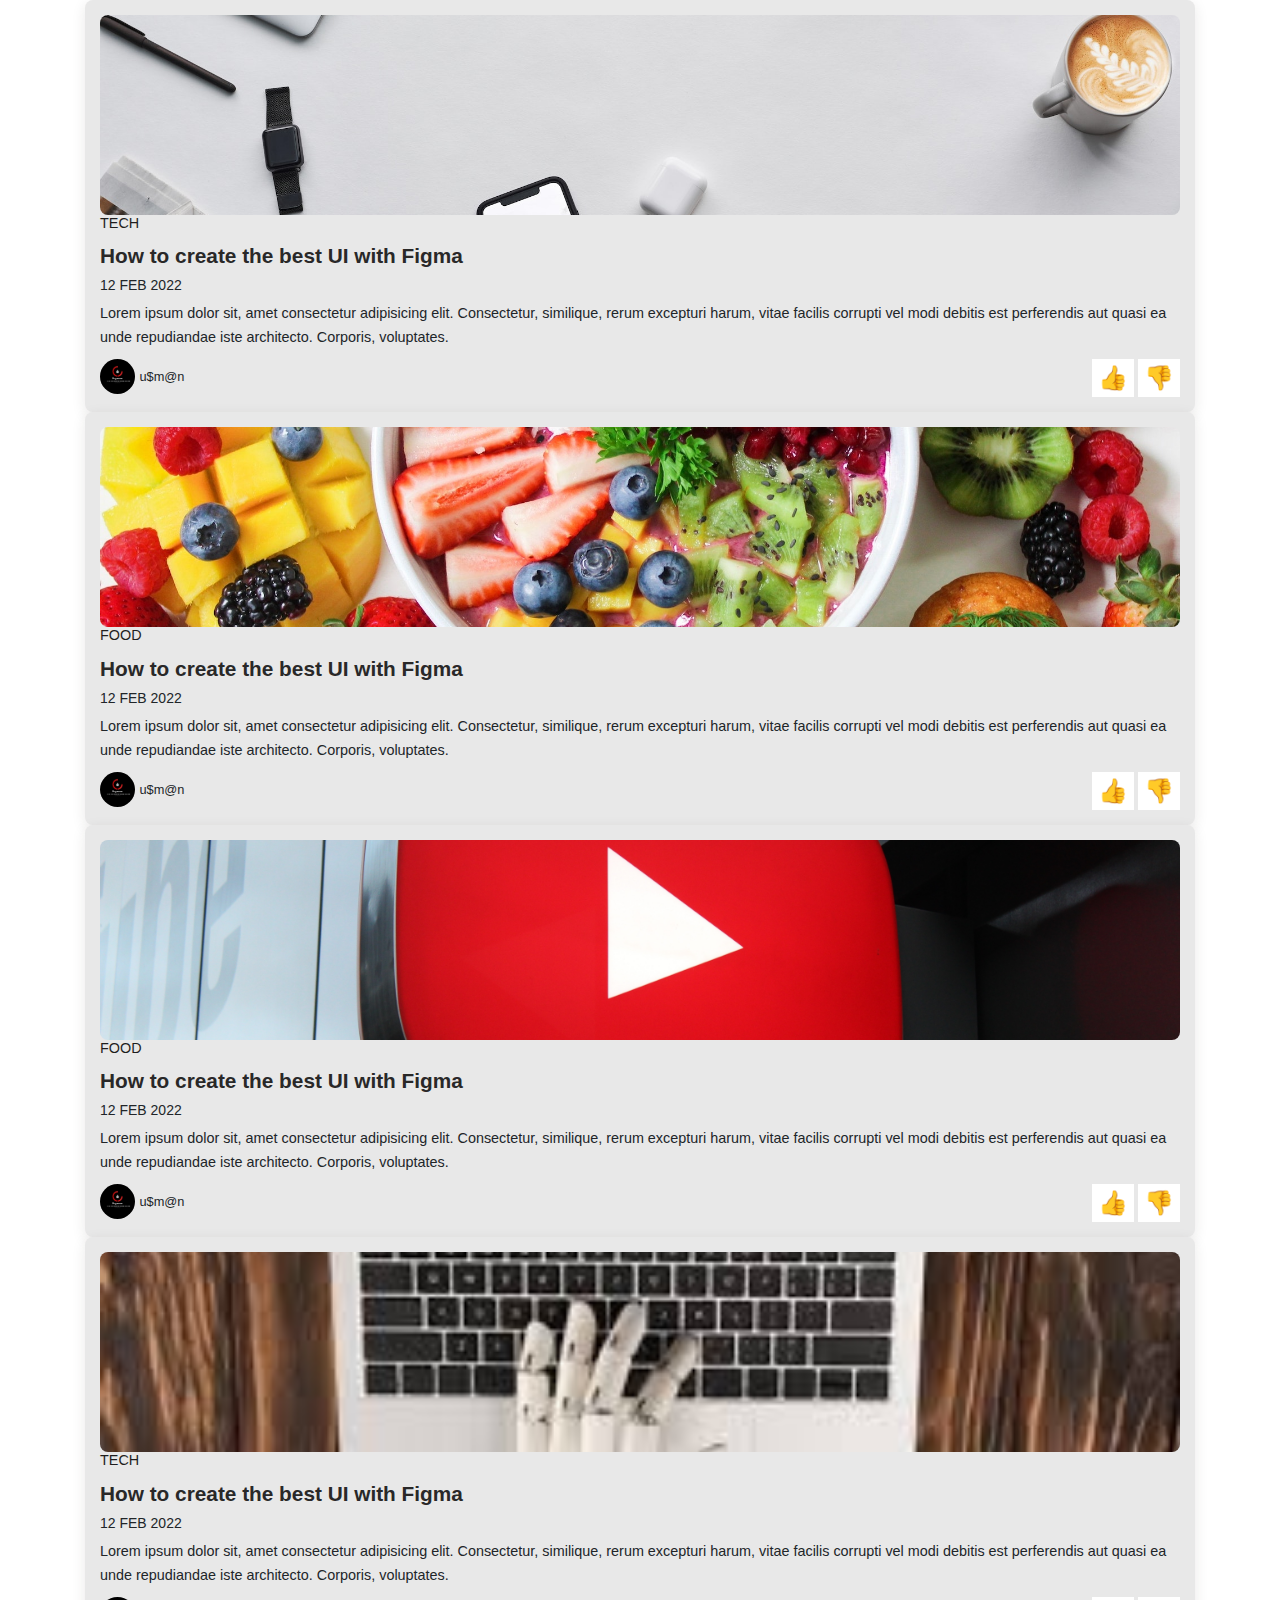
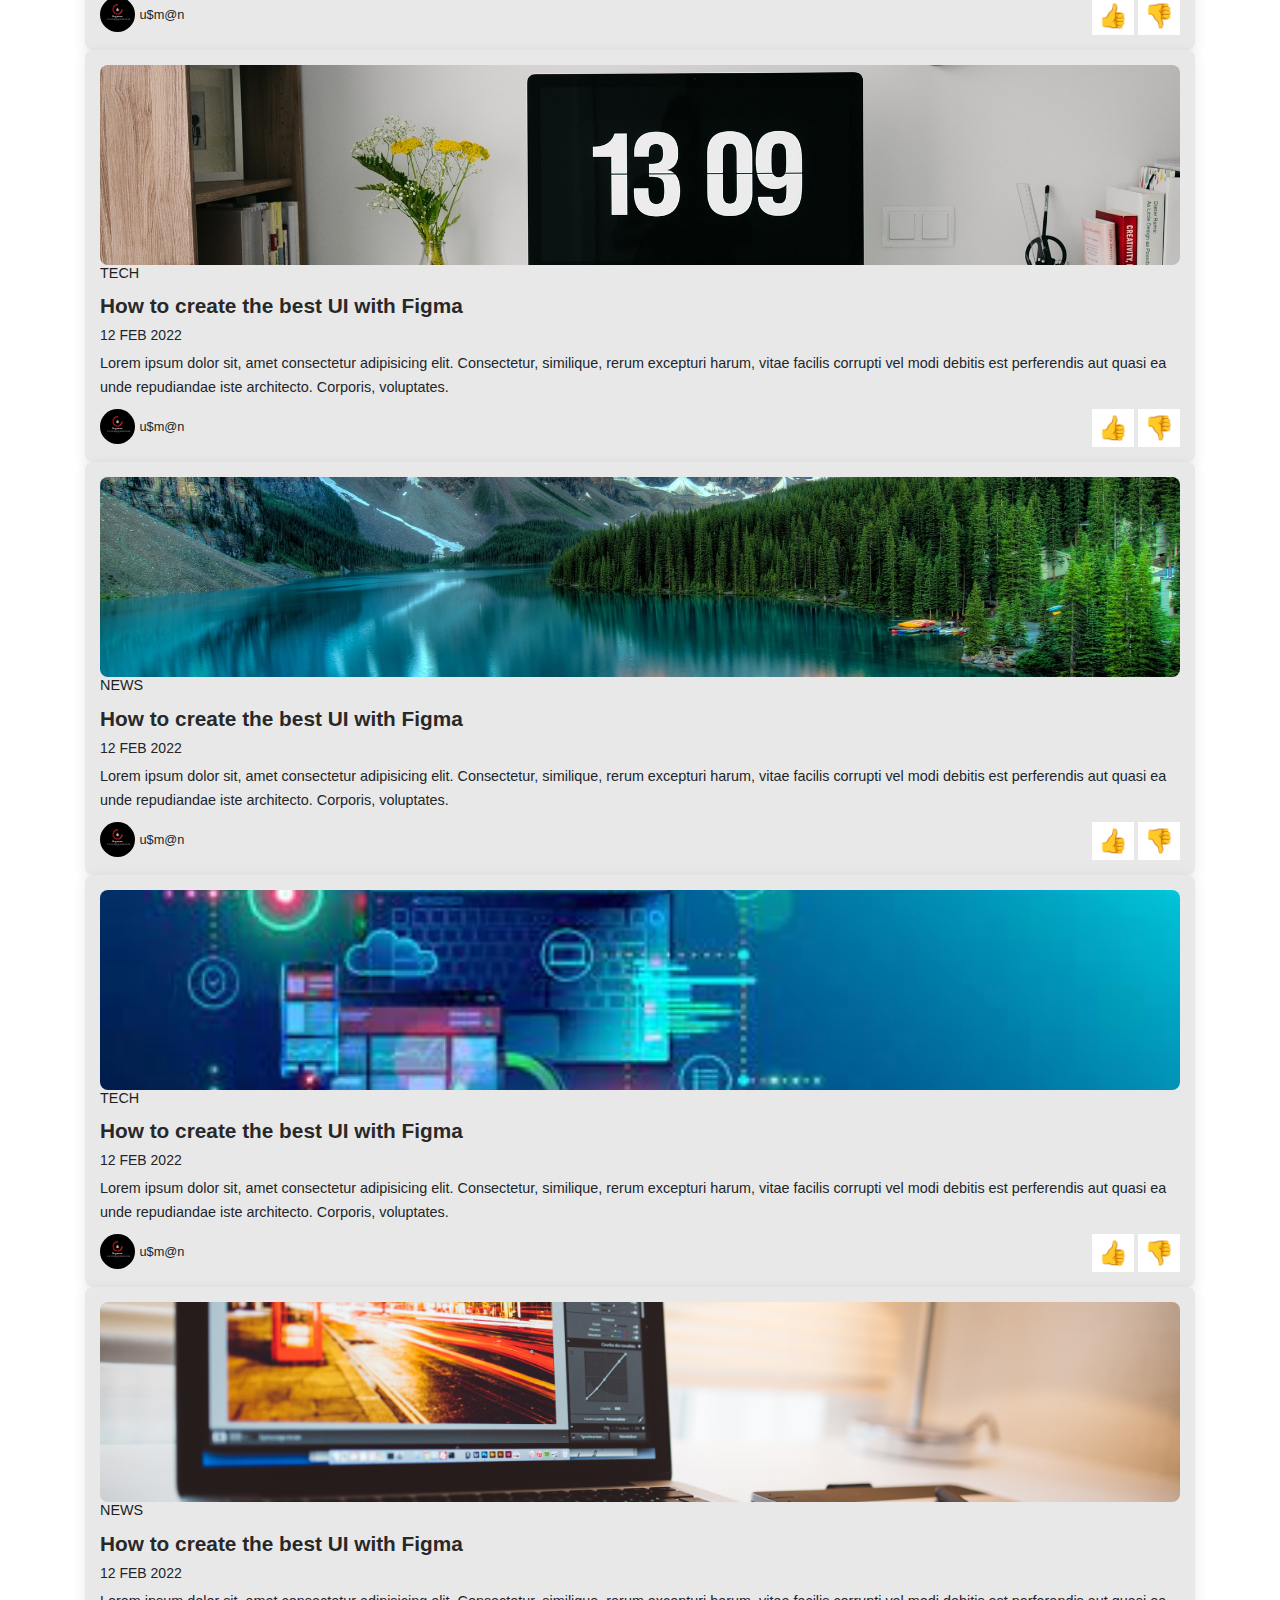
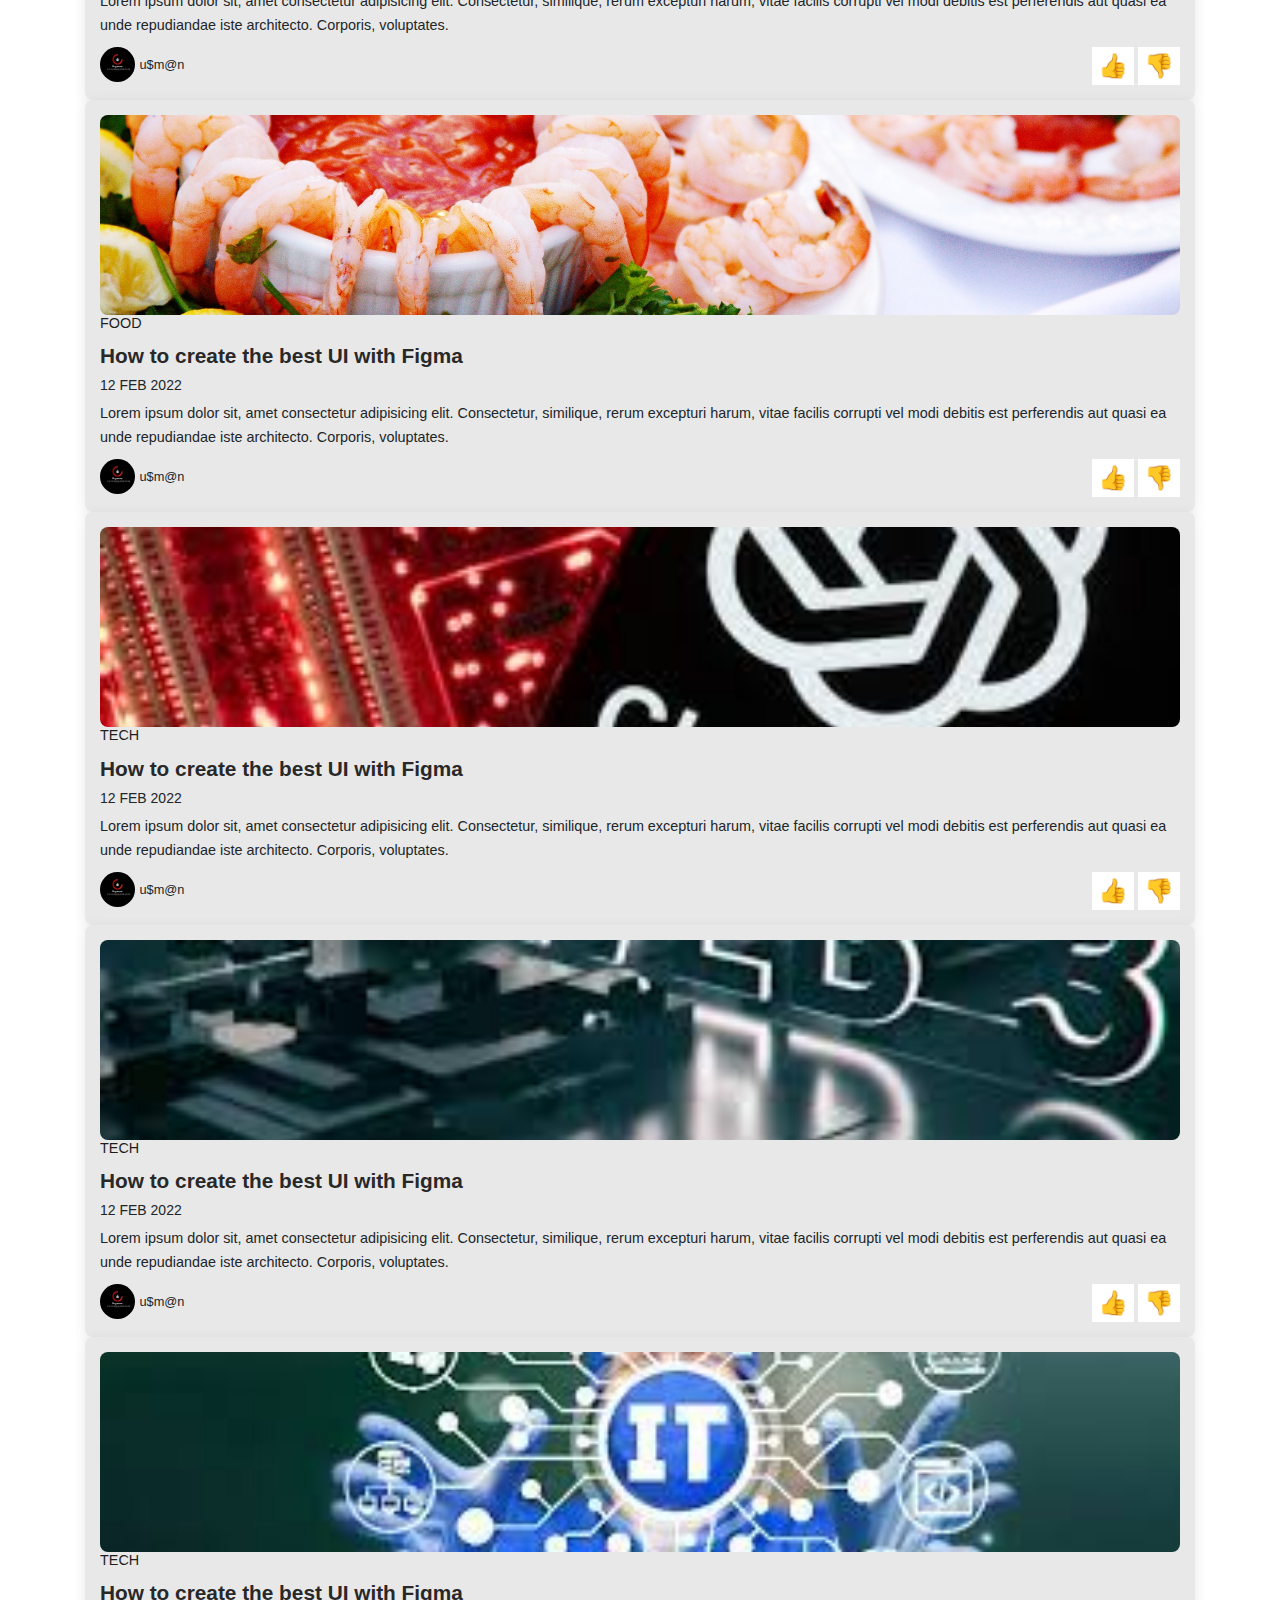
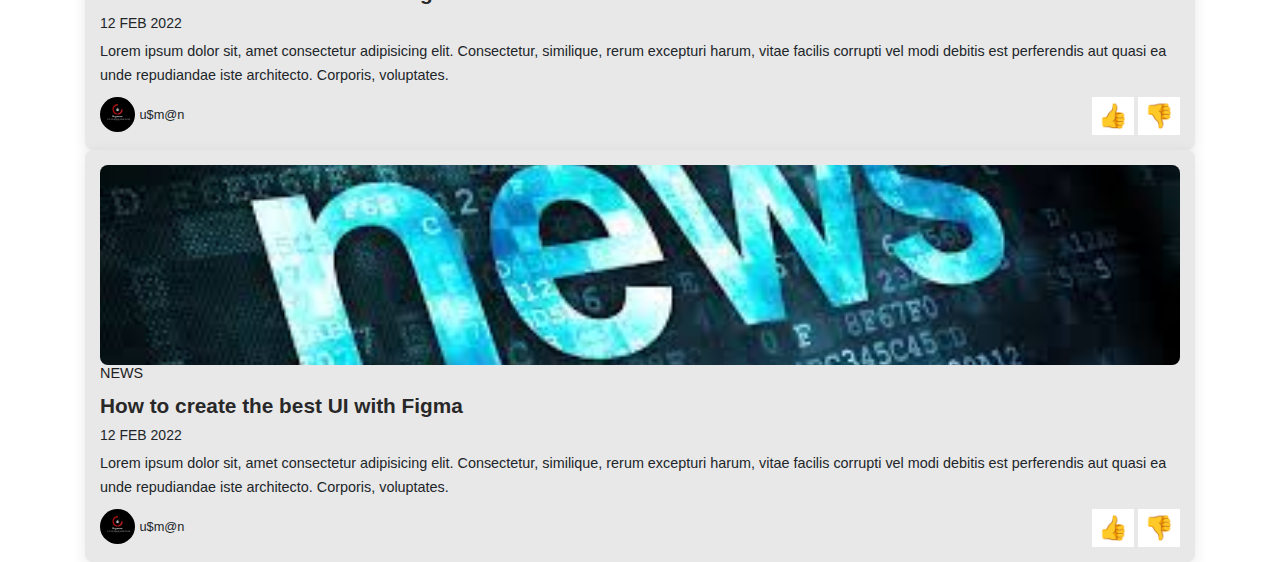
==== blog.html @ ee085593 "add a page that have articles in details to choose from" ====
<!DOCTYPE html>
<html lang="en">
<head>
    <meta charset="UTF-8">
    <meta http-equiv="X-UA-Compatible" content="IE=edge">
    <meta name="viewport" content="width=device-width, initial-scale=1.0">
    <title>Blog-Details</title>
    <!-- Bootstrap CSS -->
    <link rel="stylesheet" href="https://maxcdn.bootstrapcdn.com/bootstrap/4.0.0/css/bootstrap.min.css">
    <link rel="stylesheet" href="style.css">
</head>
<body>
    <div class="container">
        <!-- Post 1 -->
    <div class="post-box tech">
        <img src="images/img1.jpg" alt="" class="post-img">
        <h2 class="category">Tech</h2>
        <a href="#" class="post-title">How to create the best UI with Figma</a>
        <span class="post-date">12 Feb 2022</span>
        <p class="post-description">Lorem ipsum dolor sit, amet consectetur adipisicing elit. Consectetur, similique, rerum excepturi harum, vitae facilis corrupti vel modi debitis est perferendis aut quasi ea unde repudiandae iste architecto. Corporis, voluptates.</p>
        <div class="profile">
           <div class="profile-left">
            <img src="images/images.png" alt="" class="profile-img">
            <span class="profile-name">u$m@n</span>
           </div>
            
           <div class="vote-button">
            <button class="thumbs-up-button">&#x1f44d;</button>
            <button class="thumbs-down-button">&#x1f44e;</button>
           </div> 
        </div>
    </div>
    <!-- Post 2 -->
    <div class="post-box food">
        <img src="images/img2.jpg" alt="" class="post-img">
        <h2 class="category">food</h2>
        <a href="#" class="post-title">How to create the best UI with Figma</a>
        <span class="post-date">12 Feb 2022</span>
        <p class="post-description">Lorem ipsum dolor sit, amet consectetur adipisicing elit. Consectetur, similique, rerum excepturi harum, vitae facilis corrupti vel modi debitis est perferendis aut quasi ea unde repudiandae iste architecto. Corporis, voluptates.</p>
        <div class="profile">
           <div class="profile-left">
            <img src="images/images.png" alt="" class="profile-img">
            <span class="profile-name">u$m@n</span>
           </div>
            
           <div class="vote-button">
            <button class="thumbs-up-button">&#x1f44d;</button>
            <button class="thumbs-down-button">&#x1f44e;</button>
           </div> 
        </div>
    </div>
    <!-- Post 3 -->
    <div class="post-box food">
        <img src="images/img3.jpg" alt="" class="post-img">
        <h2 class="category">Food</h2>
        <a href="#" class="post-title">How to create the best UI with Figma</a>
        <span class="post-date">12 Feb 2022</span>
        <p class="post-description">Lorem ipsum dolor sit, amet consectetur adipisicing elit. Consectetur, similique, rerum excepturi harum, vitae facilis corrupti vel modi debitis est perferendis aut quasi ea unde repudiandae iste architecto. Corporis, voluptates.</p>
        <div class="profile">
           <div class="profile-left">
            <img src="images/images.png" alt="" class="profile-img">
            <span class="profile-name">u$m@n</span>
           </div>
            
           <div class="vote-button">
            <button class="thumbs-up-button">&#x1f44d;</button>
            <button class="thumbs-down-button">&#x1f44e;</button>
           </div> 
        </div>
    </div>
    <!-- Post 4 -->
    <div class="post-box tech">
        <img src="images/download14.jpeg" alt="" class="post-img">
        <h2 class="category">Tech</h2>
        <a href="#" class="post-title">How to create the best UI with Figma</a>
        <span class="post-date">12 Feb 2022</span>
        <p class="post-description">Lorem ipsum dolor sit, amet consectetur adipisicing elit. Consectetur, similique, rerum excepturi harum, vitae facilis corrupti vel modi debitis est perferendis aut quasi ea unde repudiandae iste architecto. Corporis, voluptates.</p>
        <div class="profile">
           <div class="profile-left">
            <img src="images/images.png" alt="" class="profile-img">
            <span class="profile-name">u$m@n</span>
           </div>
            
           <div class="vote-button">
            <button class="thumbs-up-button">&#x1f44d;</button>
            <button class="thumbs-down-button">&#x1f44e;</button>
           </div> 
        </div>
    </div>
    <!-- Post 5 -->
    <div class="post-box tech">
        <img src="images/img5.jpg" alt="" class="post-img">
        <h2 class="category">Tech</h2>
        <a href="#" class="post-title">How to create the best UI with Figma</a>
        <span class="post-date">12 Feb 2022</span>
        <p class="post-description">Lorem ipsum dolor sit, amet consectetur adipisicing elit. Consectetur, similique, rerum excepturi harum, vitae facilis corrupti vel modi debitis est perferendis aut quasi ea unde repudiandae iste architecto. Corporis, voluptates.</p>
        <div class="profile">
           <div class="profile-left">
            <img src="images/images.png" alt="" class="profile-img">
            <span class="profile-name">u$m@n</span>
           </div>
            
           <div class="vote-button">
            <button class="thumbs-up-button">&#x1f44d;</button>
            <button class="thumbs-down-button">&#x1f44e;</button>
           </div> 
        </div>
    </div>
    <!-- Post 6 -->
    <div class="post-box news">
        <img src="images/img4.jpg" alt="" class="post-img">
        <h2 class="category">News</h2>
        <a href="#" class="post-title">How to create the best UI with Figma</a>
        <span class="post-date">12 Feb 2022</span>
        <p class="post-description">Lorem ipsum dolor sit, amet consectetur adipisicing elit. Consectetur, similique, rerum excepturi harum, vitae facilis corrupti vel modi debitis est perferendis aut quasi ea unde repudiandae iste architecto. Corporis, voluptates.</p>
        <div class="profile">
           <div class="profile-left">
            <img src="images/images.png" alt="" class="profile-img">
            <span class="profile-name">u$m@n</span>
           </div>
            
           <div class="vote-button">
            <button class="thumbs-up-button">&#x1f44d;</button>
            <button class="thumbs-down-button">&#x1f44e;</button>
           </div> 
        </div>
    </div>
    <!-- Post 7 -->
    <div class="post-box tech">
        <img src="images/download.jpeg" alt="" class="post-img">
        <h2 class="category">Tech</h2>
        <a href="#" class="post-title">How to create the best UI with Figma</a>
        <span class="post-date">12 Feb 2022</span>
        <p class="post-description">Lorem ipsum dolor sit, amet consectetur adipisicing elit. Consectetur, similique, rerum excepturi harum, vitae facilis corrupti vel modi debitis est perferendis aut quasi ea unde repudiandae iste architecto. Corporis, voluptates.</p>
        <div class="profile">
           <div class="profile-left">
            <img src="images/images.png" alt="" class="profile-img">
            <span class="profile-name">u$m@n</span>
           </div>
            
           <div class="vote-button">
            <button class="thumbs-up-button">&#x1f44d;</button>
            <button class="thumbs-down-button">&#x1f44e;</button>
           </div> 
        </div>
    </div>
    <!-- Post 8 -->
    <div class="post-box news">
        <img src="images/img8.jpg" alt="" class="post-img">
        <h2 class="category">News</h2>
        <a href="#" class="post-title">How to create the best UI with Figma</a>
        <span class="post-date">12 Feb 2022</span>
        <p class="post-description">Lorem ipsum dolor sit, amet consectetur adipisicing elit. Consectetur, similique, rerum excepturi harum, vitae facilis corrupti vel modi debitis est perferendis aut quasi ea unde repudiandae iste architecto. Corporis, voluptates.</p>
        <div class="profile">
           <div class="profile-left">
            <img src="images/images.png" alt="" class="profile-img">
            <span class="profile-name">u$m@n</span>
           </div>
            
           <div class="vote-button">
            <button class="thumbs-up-button">&#x1f44d;</button>
            <button class="thumbs-down-button">&#x1f44e;</button>
           </div> 
        </div>
    </div>
    <!-- Post 9 -->
    <div class="post-box food">
        <img src="images/img10.jpg" alt="" class="post-img">
        <h2 class="category">Food</h2>
        <a href="#" class="post-title">How to create the best UI with Figma</a>
        <span class="post-date">12 Feb 2022</span>
        <p class="post-description">Lorem ipsum dolor sit, amet consectetur adipisicing elit. Consectetur, similique, rerum excepturi harum, vitae facilis corrupti vel modi debitis est perferendis aut quasi ea unde repudiandae iste architecto. Corporis, voluptates.</p>
        <div class="profile">
           <div class="profile-left">
            <img src="images/images.png" alt="" class="profile-img">
            <span class="profile-name">u$m@n</span>
           </div>
            
           <div class="vote-button">
            <button class="thumbs-up-button">&#x1f44d;</button>
            <button class="thumbs-down-button">&#x1f44e;</button>
           </div> 
        </div>
    </div>

    <!-- Post 10 -->
     <div class="post-box tech">
        <img src="images/download 13.jpeg" alt="" class="post-img">
        <h2 class="category">Tech</h2>
        <a href="#" class="post-title">How to create the best UI with Figma</a>
        <span class="post-date">12 Feb 2022</span>
        <p class="post-description">Lorem ipsum dolor sit, amet consectetur adipisicing elit. Consectetur, similique, rerum excepturi harum, vitae facilis corrupti vel modi debitis est perferendis aut quasi ea unde repudiandae iste architecto. Corporis, voluptates.</p>
        <div class="profile">
           <div class="profile-left">
            <img src="images/images.png" alt="" class="profile-img">
            <span class="profile-name">u$m@n</span>
           </div>
            
           <div class="vote-button">
            <button class="thumbs-up-button">&#x1f44d;</button>
            <button class="thumbs-down-button">&#x1f44e;</button>
           </div> 
        </div>
    </div>

    <!-- Post 11 -->
     <div class="post-box tech">
        <img src="images/download12.jpeg" alt="" class="post-img">
        <h2 class="category">Tech</h2>
        <a href="#" class="post-title">How to create the best UI with Figma</a>
        <span class="post-date">12 Feb 2022</span>
        <p class="post-description">Lorem ipsum dolor sit, amet consectetur adipisicing elit. Consectetur, similique, rerum excepturi harum, vitae facilis corrupti vel modi debitis est perferendis aut quasi ea unde repudiandae iste architecto. Corporis, voluptates.</p>
        <div class="profile">
           <div class="profile-left">
            <img src="images/images.png" alt="" class="profile-img">
            <span class="profile-name">u$m@n</span>
           </div>
            
           <div class="vote-button">
            <button class="thumbs-up-button">&#x1f44d;</button>
            <button class="thumbs-down-button">&#x1f44e;</button>
           </div> 
        </div>
    </div>

    <!-- Post 12 -->
     <div class="post-box tech">
        <img src="images/download 11.jpeg" alt="" class="post-img">
        <h2 class="category">Tech</h2>
        <a href="#" class="post-title">How to create the best UI with Figma</a>
        <span class="post-date">12 Feb 2022</span>
        <p class="post-description">Lorem ipsum dolor sit, amet consectetur adipisicing elit. Consectetur, similique, rerum excepturi harum, vitae facilis corrupti vel modi debitis est perferendis aut quasi ea unde repudiandae iste architecto. Corporis, voluptates.</p>
        <div class="profile">
           <div class="profile-left">
            <img src="images/images.png" alt="" class="profile-img">
            <span class="profile-name">u$m@n</span>
           </div>
            
           <div class="vote-button">
            <button class="thumbs-up-button">&#x1f44d;</button>
            <button class="thumbs-down-button">&#x1f44e;</button>
           </div> 
        </div>
    </div>

    <!-- Post 10 -->
     <div class="post-box news">
        <img src="images/download 15.jpeg" alt="" class="post-img">
        <h2 class="category">news</h2>
        <a href="#" class="post-title">How to create the best UI with Figma</a>
        <span class="post-date">12 Feb 2022</span>
        <p class="post-description">Lorem ipsum dolor sit, amet consectetur adipisicing elit. Consectetur, similique, rerum excepturi harum, vitae facilis corrupti vel modi debitis est perferendis aut quasi ea unde repudiandae iste architecto. Corporis, voluptates.</p>
        <div class="profile">
           <div class="profile-left">
            <img src="images/images.png" alt="" class="profile-img">
            <span class="profile-name">u$m@n</span>
           </div>

           <div class="vote-button">
            <button class="thumbs-up-button">&#x1f44d;</button>
            <button class="thumbs-down-button">&#x1f44e;</button>
           </div> 
        </div>
    </div>
</div>    
</body>
</html>
---- style.css ----
.navbar {
    gap: 4em;
    
}
.container-xl {
    /* margin: 50px; */
    display: flex;
    flex-direction: column;
    justify-content: space-evenly;
}

.recomended {
    display: flex;
    justify-content: start;
    align-items: baseline;
}


.secound {
    color: white;
}

.py-3 {
    color: whitesmoke;
    display: flex;
    justify-content: center;
    padding: 20px;
    font-size: larger;
}


.fa-brands {
    font-size: 2rem;
    /* margin-left: 20px; */
    color: white;
}

.footer-left {
    width: 50%;
    display: flex;
    flex-direction: column;
    align-items: center;
}

.footer-right {
    width: 50%;
    display: flex;
    flex-direction: column;
    align-items: center;
}

.icons {
    display: flex;
    justify-content: space-between;
    width: 150px;
}

a {
    text-decoration: none;
}

li{
    list-style: none;
}

section{
    padding: 3rem 0 2rem;
}

.post-filter{
    display: flex;
    justify-content: center;
    align-items: center;
    column-gap: 1.5rem;
    margin-top: 2rem !important;
}

.filter-item{
    font-size: 0.9rem;
    font-weight: 500;
    cursor: pointer;
}

.active-filter{
    background: rgb(115, 115, 115);
    color: white;
    padding: 4px 10px;
    border-radius: 4px;
}

.post{
    display: grid;
    grid-template-columns: repeat(auto-fit, minmax(280px, auto));
    justify-content: center;
    gap: 1.5rem;
}

.post-box{
    background: rgb(232, 232, 232);
    box-shadow: 0 4px 14px hsl(35deg 25% 15% / 10%);
    padding: 15px;
    border-radius: 0.5rem;
}

.post-img{
    width: 100%;
    height: 200px;
    object-fit: cover;
    object-position: center;
    border-radius: 0.5rem;
}

.category{
    font-size: 0.9rem;
    font-weight: 500;
    text-transform: uppercase;
    color: rgb(31, 30, 30);
}

.post-title{
    font-size: 1.3rem;
    font-weight: 600;
    color: rgb(41, 40, 40);
    display: -webkit-box;
    -webkit-line-clamp: 2;
    -webkit-box-orient: vertical;
    overflow: hidden;
}

.post-date{
    display: flex;
    font-size: 0.875rem;
    text-transform: uppercase;
    margin-top: 4px;
    font-weight: 400;
}

.post-description{
    font-size: 0.9rem;
    line-height: 1.5rem;
    margin: 5px 0 10px;
    display: -webkit-box;
    -webkit-line-clamp: 2;
    -webkit-box-orient: vertical;
    overflow: hidden;
}

.profile{
    display: flex;
    justify-content: space-between;
}

.profile-img{
    width: 35px;
    height: 35px;
    border-radius: 50%;
    object-fit: cover;
    object-position: center;
    border: 2px solid var(--second-color);
}

.profile-name{
    font-size: .8rem;
    font-weight: 500;
    justify-self: flex-start;
}


/* contact */
.contact {
    margin-bottom: 80px;
}

/* Recent upload */
.recent {
    display: flex;
}

/*thumbs button  */
.thumbs-up-button, .thumbs-down-button {
    background-color: #fff;
    border: none;
    font-size: 24px;
    cursor: pointer;
}

.thumbs-up-button:hover, .thumbs-down-button:hover {
    color: blue;
    background-color: bisque;
}
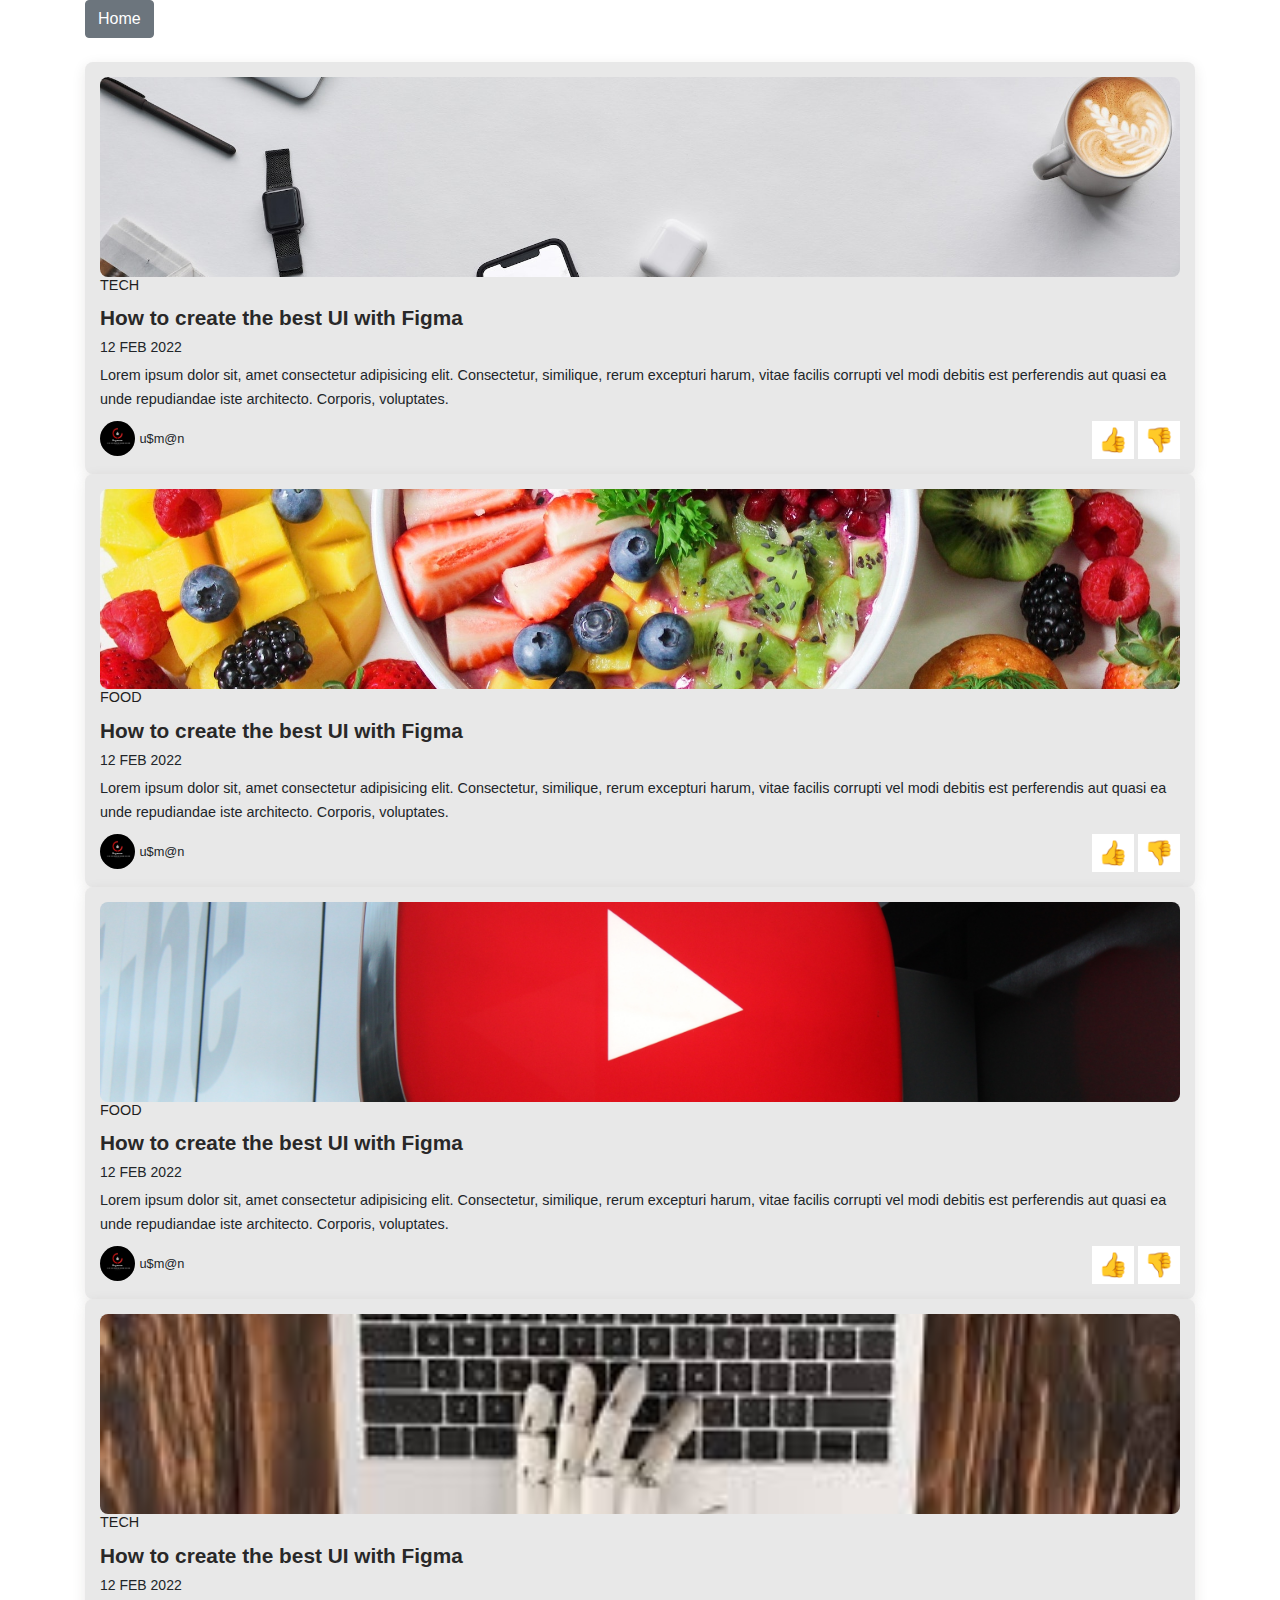
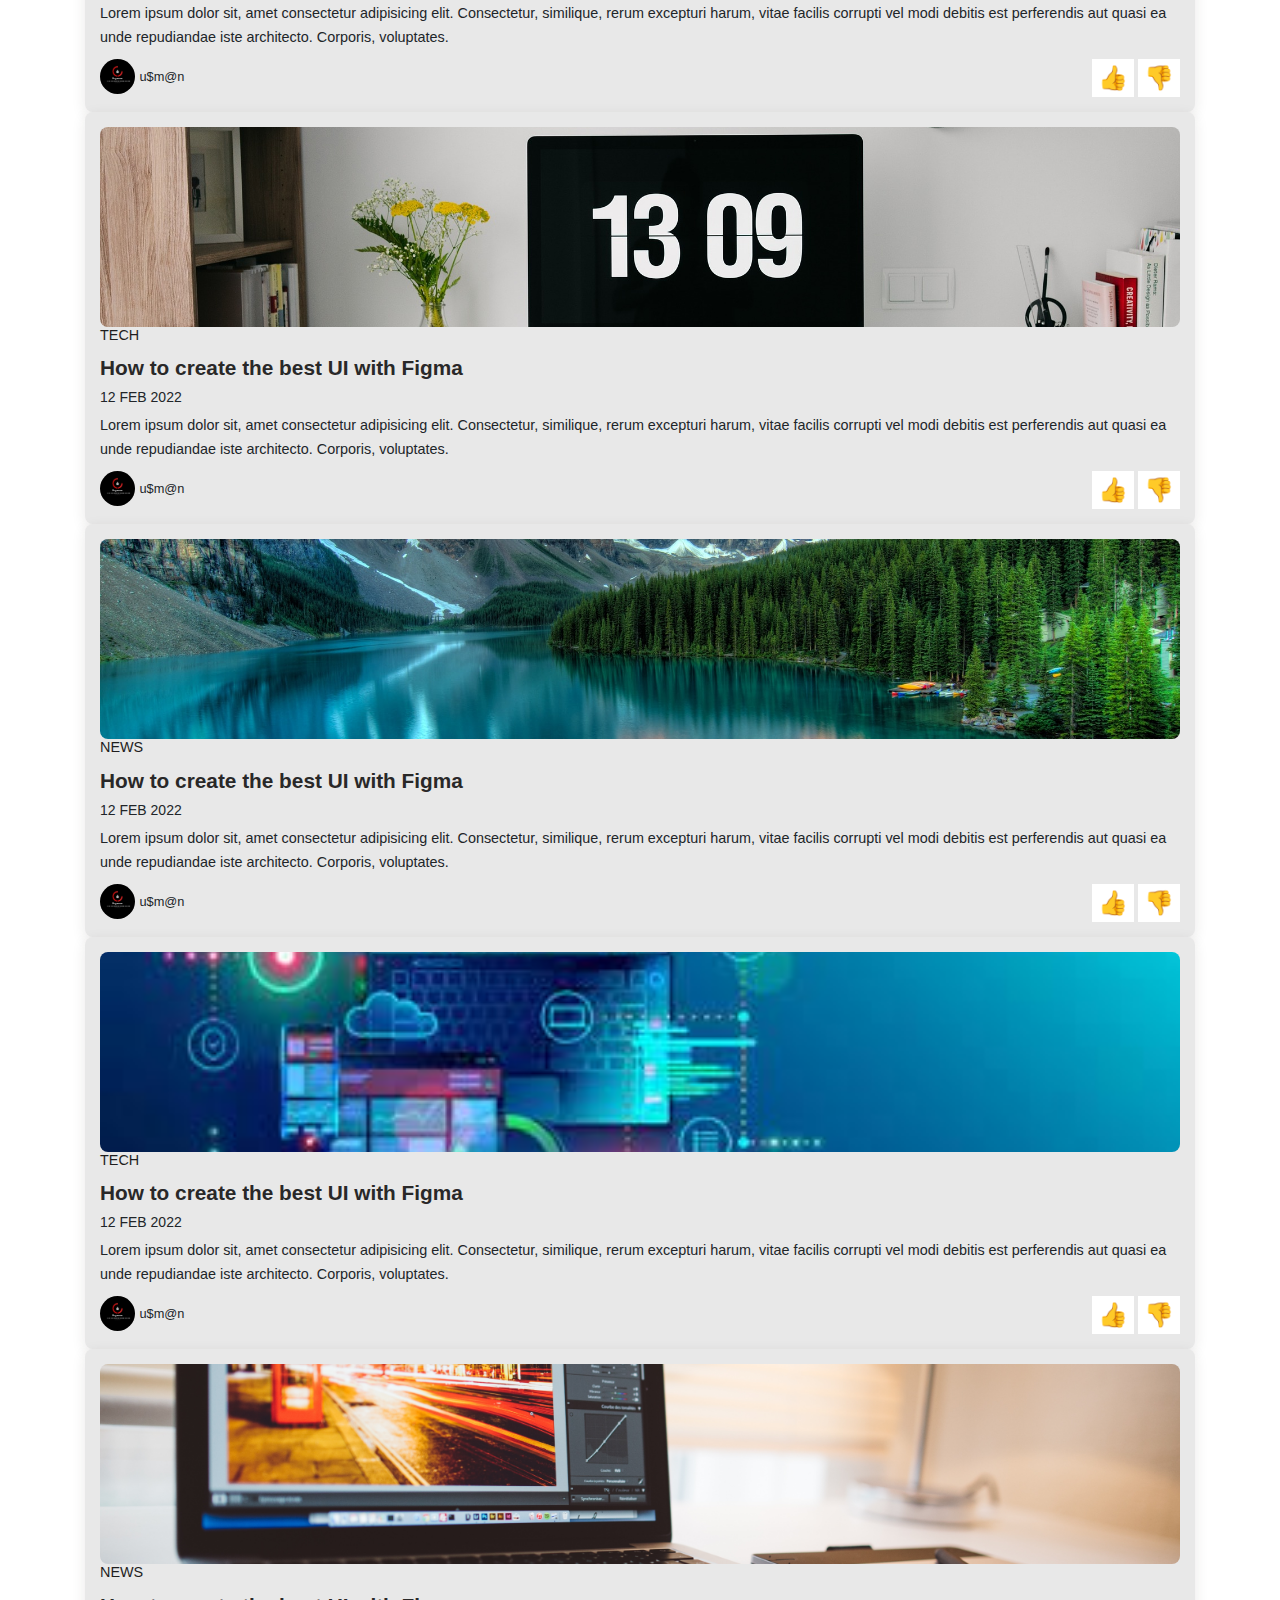
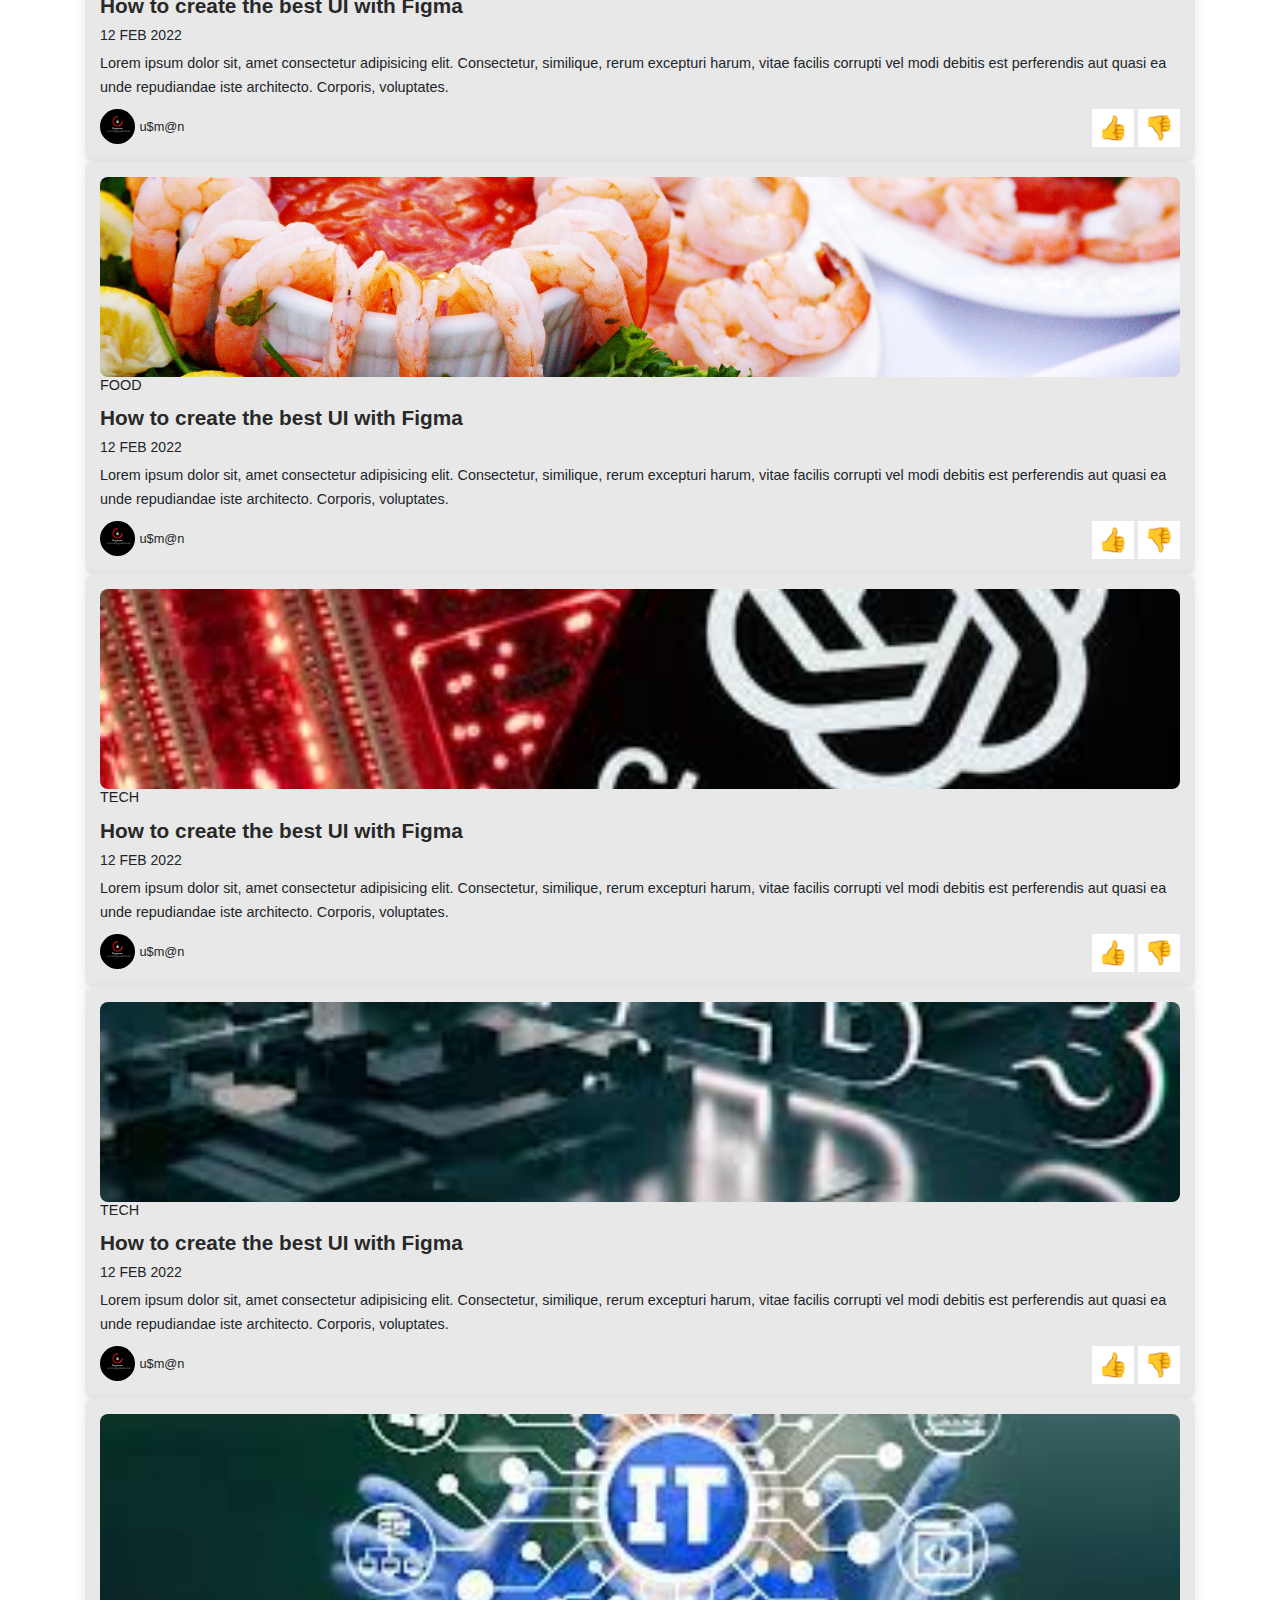
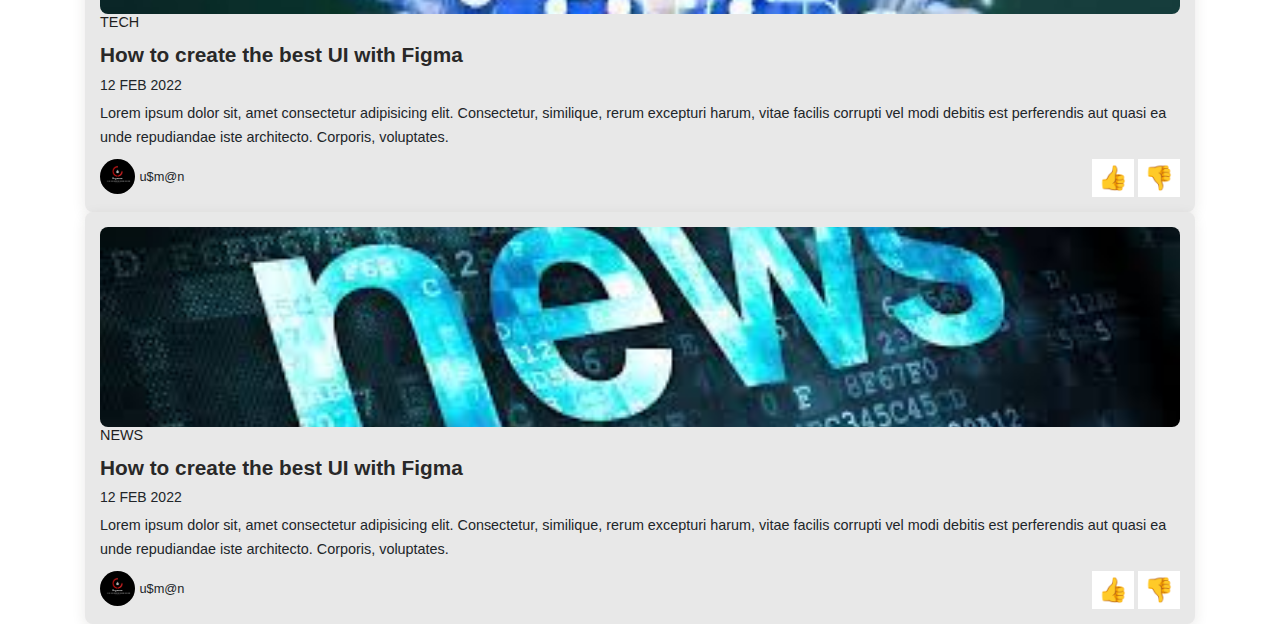
==== commit 16bd0656: "add a contact page" ====
--- a/blog.html
+++ b/blog.html
@@ -11,6 +11,7 @@
 </head>
 <body>
     <div class="container">
+        <a class="btn btn-secondary" href="index.html">Home</a><br><br>  
         <!-- Post 1 -->
     <div class="post-box tech">
         <img src="images/img1.jpg" alt="" class="post-img">
